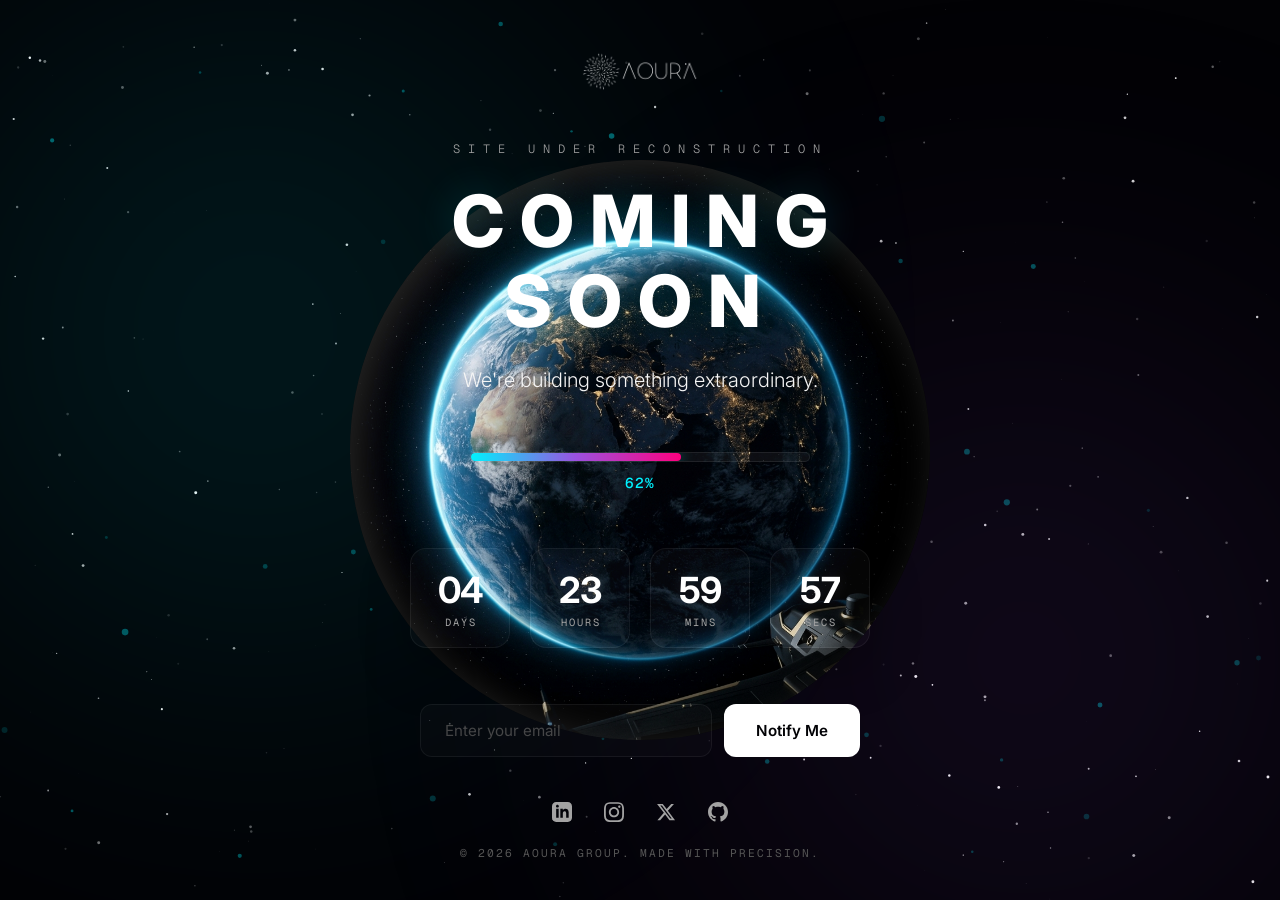
==== index.html @ e38fb133 "feat: implement cinematic space coming soon landing page with interactive earth background" ====
<!DOCTYPE html>
<html lang="en">
<head>
    <meta charset="UTF-8">
    <meta name="viewport" content="width=device-width, initial-scale=1.0">
    <title>Aoura Group — The Future of Innovation</title>
    <meta name="description" content="Aoura Group is building the future. Connecting innovation, businesses, and ideas under one unified flagship brand.">
    
    <!-- Open Graph / Facebook -->
    <meta property="og:type" content="website">
    <meta property="og:title" content="Aoura Group — Coming Soon">
    <meta property="og:description" content="Connecting innovation, businesses, and ideas under one unified flagship brand.">
    <meta property="og:image" content="assets/images/logo.jpg">

    <!-- Twitter -->
    <meta name="twitter:card" content="summary_large_image">
    <meta name="twitter:title" content="Aoura Group — Coming Soon">
    <meta name="twitter:description" content="Connecting innovation, businesses, and ideas under one unified flagship brand.">
    <meta name="twitter:image" content="assets/images/logo.jpg">

    <!-- Favicon -->
    <link rel="icon" type="image/png" href="assets/images/favicon.png">

    <!-- Stylesheet -->
    <link rel="stylesheet" href="style.css">
</head>
<body>

    <!-- Space Background Canvas -->
    <canvas id="space-canvas"></canvas>

    <!-- Deep Space Ambient Nebula Lights -->
    <div class="nebula nebula-cyan"></div>
    <div class="nebula nebula-purple"></div>

    <!-- Eclipsed Planet in Center Background Layer -->
    <div class="planet-container">
        <div class="corona-glow"></div>
        <div class="planet-body"></div>
    </div>

    <!-- Foreground Content -->
    <div class="content-container">
        
        <!-- Logo and Header -->
        <header class="logo-header">
            <img src="assets/images/logo.png" alt="Aoura Group Logo" class="aoura-logo">
        </header>

        <!-- Main Cinematic Stack -->
        <main class="main-stack">
            
            <span class="label-reconstruction">Site Under Reconstruction</span>
            
            <h1 class="main-title">COMING SOON</h1>
            
            <p class="subtitle">We're building something extraordinary.</p>

            <!-- Progress Bar Section -->
            <div class="progress-section">
                <div class="progress-bar-container">
                    <div class="progress-bar-fill" id="progress-fill">
                        <div class="reflection-sweep"></div>
                    </div>
                </div>
                <div class="progress-label">
                    <span id="progress-percentage">0%</span>
                </div>
            </div>

            <!-- Countdown Timer Section -->
            <div class="countdown-container">
                <div class="countdown-card">
                    <span class="countdown-value" id="days">00</span>
                    <span class="countdown-unit">Days</span>
                </div>
                <div class="countdown-card">
                    <span class="countdown-value" id="hours">00</span>
                    <span class="countdown-unit">Hours</span>
                </div>
                <div class="countdown-card">
                    <span class="countdown-value" id="minutes">00</span>
                    <span class="countdown-unit">Mins</span>
                </div>
                <div class="countdown-card">
                    <span class="countdown-value" id="seconds">00</span>
                    <span class="countdown-unit">Secs</span>
                </div>
            </div>

            <!-- Email Subscription Form -->
            <form class="subscription-form" id="notify-form" novalidate>
                <div class="input-wrapper">
                    <input type="email" id="email-input" placeholder="Enter your email" required autocomplete="off">
                </div>
                <button type="submit" class="notify-btn" id="notify-button">
                    <span class="btn-text">Notify Me</span>
                </button>
            </form>

        </main>

        <!-- Footer Section -->
        <footer class="footer-section">
            <div class="social-links">
                <a href="https://linkedin.com" target="_blank" rel="noopener noreferrer" aria-label="LinkedIn">
                    <svg viewBox="0 0 24 24" class="social-icon">
                        <path d="M19 0h-14c-2.761 0-5 2.239-5 5v14c0 2.761 2.239 5 5 5h14c2.762 0 5-2.239 5-5v-14c0-2.761-2.238-5-5-5zm-11 19h-3v-11h3v11zm-1.5-12.268c-.966 0-1.75-.79-1.75-1.764s.784-1.764 1.75-1.764 1.75.79 1.75 1.764-.783 1.764-1.75 1.764zm13.5 12.268h-3v-5.604c0-3.368-4-3.113-4 0v5.604h-3v-11h3v1.765c1.396-2.586 7-2.777 7 2.476v6.759z"/>
                    </svg>
                </a>
                <a href="https://instagram.com" target="_blank" rel="noopener noreferrer" aria-label="Instagram">
                    <svg viewBox="0 0 24 24" class="social-icon">
                        <path d="M12 2.163c3.204 0 3.584.012 4.85.07 3.252.148 4.771 1.691 4.919 4.919.058 1.265.069 1.645.069 4.849 0 3.205-.012 3.584-.069 4.849-.149 3.225-1.664 4.771-4.919 4.919-1.266.058-1.644.07-4.85.07-3.204 0-3.584-.012-4.849-.07-3.26-.149-4.771-1.699-4.919-4.92-.058-1.265-.07-1.644-.07-4.849 0-3.204.013-3.583.07-4.849.149-3.227 1.664-4.771 4.919-4.919 1.266-.057 1.645-.069 4.849-.069zm0-2c-3.259 0-3.667.014-4.947.072-4.358.2-6.78 2.618-6.98 6.98-.059 1.281-.073 1.689-.073 4.948 0 3.259.014 3.668.072 4.948.2 4.358 2.618 6.78 6.98 6.98 1.281.058 1.689.072 4.948.072 3.259 0 3.668-.014 4.948-.072 4.354-.2 6.782-2.618 6.979-6.98.059-1.28.073-1.689.073-4.948 0-3.259-.014-3.667-.072-4.947-.196-4.354-2.617-6.78-6.979-6.98-1.281-.059-1.69-.073-4.949-.073zm0 5.838c-3.403 0-6.162 2.759-6.162 6.162s2.759 6.163 6.162 6.163 6.162-2.759 6.162-6.163c0-3.403-2.759-6.162-6.162-6.162zm0 10.162c-2.209 0-4-1.79-4-4 0-2.209 1.791-4 4-4s4 1.791 4 4c0 2.21-1.791 4-4 4zm6.406-11.845c-.796 0-1.441.645-1.441 1.44s.645 1.44 1.441 1.44c.795 0 1.439-.645 1.439-1.44s-.644-1.44-1.439-1.44z"/>
                    </svg>
                </a>
                <a href="https://x.com" target="_blank" rel="noopener noreferrer" aria-label="X">
                    <svg viewBox="0 0 24 24" class="social-icon">
                        <path d="M18.244 2.25h3.308l-7.227 8.26 8.502 11.24H16.17l-5.214-6.817L4.99 21.75H1.68l7.73-8.835L1.254 2.25H8.08l4.713 6.231zm-1.161 17.52h1.833L7.084 4.126H5.117z"/>
                    </svg>
                </a>
                <a href="https://github.com" target="_blank" rel="noopener noreferrer" aria-label="GitHub">
                    <svg viewBox="0 0 24 24" class="social-icon">
                        <path d="M12 0c-6.626 0-12 5.373-12 12 0 5.302 3.438 9.8 8.207 11.387.599.111.793-.261.793-.577v-2.234c-3.338.726-4.033-1.416-4.033-1.416-.546-1.387-1.333-1.756-1.333-1.756-1.089-.745.083-.729.083-.729 1.205.084 1.839 1.237 1.839 1.237 1.07 1.834 2.807 1.304 3.492.997.107-.775.418-1.305.762-1.604-2.665-.305-5.467-1.334-5.467-5.931 0-1.311.469-2.381 1.236-3.221-.124-.303-.535-1.524.117-3.176 0 0 1.008-.322 3.301 1.23.957-.266 1.983-.399 3.003-.404 1.02.005 2.047.138 3.006.404 2.291-1.552 3.297-1.23 3.297-1.23.653 1.653.242 2.874.118 3.176.77.84 1.235 1.911 1.235 3.221 0 4.609-2.807 5.624-5.479 5.921.43.372.823 1.102.823 2.222v3.293c0 .319.192.694.801.576 4.765-1.589 8.199-6.086 8.199-11.386 0-6.627-5.373-12-12-12z"/>
                    </svg>
                </a>
            </div>
            <p class="footer-text">&copy; 2026 Aoura Group. Made with precision.</p>
        </footer>

    </div>

    <!-- Script File -->
    <script src="script.js"></script>
</body>
</html>
---- style.css ----
/*
================================================================================
FILE: style.css
PROJECT: Aoura Group Coming Soon (Cinematic Space Overhaul)
================================================================================
*/

@import url('https://fonts.googleapis.com/css2?family=Inter:wght@200;300;400;500;600;700;800&family=Geist+Mono:wght@300;400;500&display=swap');

:root {
    --bg-dark: #020205;
    --color-white: #ffffff;
    --color-gray-100: #f5f5f5;
    --color-gray-400: #a3a3a3;
    --color-gray-600: #555555;
    --color-gray-800: #1a1a24;
    
    /* Progress & Glow Colors */
    --gradient-start: #00f2fe;  /* Cyan */
    --gradient-mid: #9b51e0;    /* Purple */
    --gradient-end: #ff007f;    /* Pink */
    
    /* Fonts */
    --font-sans: 'Inter', sans-serif;
    --font-mono: 'Geist Mono', monospace;

    /* Glassmorphism Defaults */
    --glass-bg: rgba(255, 255, 255, 0.02);
    --glass-bg-hover: rgba(255, 255, 255, 0.05);
    --glass-border: rgba(255, 255, 255, 0.06);
    --glass-border-focus: rgba(0, 242, 254, 0.4);
    --glass-shadow: 0 20px 50px rgba(0, 0, 0, 0.3);
    
    --transition-smooth: 0.6s cubic-bezier(0.16, 1, 0.3, 1);
    --transition-fast: 0.2s cubic-bezier(0.16, 1, 0.3, 1);
}

/* --- Global Reset & Scrollbars --- */
*, *::before, *::after {
    box-sizing: border-box;
    margin: 0;
    padding: 0;
}

html, body {
    width: 100%;
    height: 100%;
    overflow: hidden;
    background-color: var(--bg-dark);
    color: var(--color-white);
    font-family: var(--font-sans);
    -webkit-font-smoothing: antialiased;
    -moz-osx-font-smoothing: grayscale;
}

/* --- Interactive Parallax space canvas --- */
#space-canvas {
    position: fixed;
    top: 0;
    left: 0;
    width: 100%;
    height: 100%;
    z-index: 1;
    pointer-events: none;
}

/* --- Ambient Nebulae (GPU Accelerated CSS Glows) --- */
.nebula {
    position: fixed;
    width: 80vw;
    height: 80vw;
    border-radius: 50%;
    filter: blur(150px);
    opacity: 0.15;
    z-index: 2;
    pointer-events: none;
    will-change: transform;
    animation: rotateNebula 40s infinite linear;
}

.nebula-cyan {
    background: radial-gradient(circle, var(--gradient-start) 0%, transparent 70%);
    top: -20%;
    left: -20%;
}

.nebula-purple {
    background: radial-gradient(circle, var(--gradient-mid) 0%, transparent 70%);
    bottom: -30%;
    right: -20%;
    animation-direction: reverse;
}

@keyframes rotateNebula {
    0% { transform: rotate(0deg) scale(1); }
    50% { transform: rotate(180deg) scale(1.1); }
    100% { transform: rotate(360deg) scale(1); }
}

/* --- Massive Eclipsed Planet (Central Visual anchor) --- */
.planet-container {
    position: fixed;
    top: 50%;
    left: 50%;
    transform: translate(-50%, -50%);
    width: min(580px, 90vw);
    height: min(580px, 90vw);
    z-index: 3;
    pointer-events: none;
    will-change: transform;
}

.planet-body {
    position: absolute;
    inset: 0;
    border-radius: 50%;
    background-image: url('assets/images/earth.png');
    background-size: 100% 100%;
    background-position: center;
    background-repeat: no-repeat;
    box-shadow: 
        inset 10px 10px 40px rgba(255, 255, 255, 0.15),
        inset -10px -10px 40px rgba(0, 0, 0, 0.8); /* Removed outer cyan box-shadow */
    overflow: hidden;
    animation: rotatePlanet 360s linear infinite;
}

@keyframes rotatePlanet {
    0% { transform: rotate(0deg); }
    100% { transform: rotate(360deg); }
}

.corona-glow {
    display: none; /* Removed the outer glow disc surrounding the Earth */
}

@keyframes coronaPulse {
    0% { transform: scale(0.98); opacity: 0.8; filter: blur(12px); }
    100% { transform: scale(1.03); opacity: 0.95; filter: blur(16px); }
}

/* --- Main Layout Container --- */
.content-container {
    position: relative;
    z-index: 10;
    width: 100%;
    height: 100%;
    display: flex;
    flex-direction: column;
    justify-content: space-between;
    align-items: center;
    padding: 3rem 2rem 2.5rem 2rem;
    overflow-y: auto;
}

/* Hide scrollbars for cinematic focus while keeping scroll functionality if content overflows on mobile */
.content-container::-webkit-scrollbar {
    display: none;
}

/* --- Header / Brand Logo --- */
.logo-header {
    width: 100%;
    display: flex;
    justify-content: center;
    align-items: center;
}

.aoura-logo {
    height: 48px;
    width: auto;
    filter: invert(1) contrast(1.2);
    mix-blend-mode: screen;
    opacity: 0.9;
    transition: opacity var(--transition-fast);
}

.aoura-logo:hover {
    opacity: 1;
}

/* --- Centered Content Stack --- */
.main-stack {
    display: flex;
    flex-direction: column;
    align-items: center;
    justify-content: center;
    text-align: center;
    max-width: 680px;
    width: 100%;
    margin: auto 0;
}

.label-reconstruction {
    font-family: var(--font-mono);
    font-size: 0.75rem;
    font-weight: 300;
    letter-spacing: 8px;
    text-transform: uppercase;
    color: var(--color-gray-400);
    margin-bottom: 1.5rem;
    animation: fadeUp 1.2s cubic-bezier(0.16, 1, 0.3, 1) forwards;
}

.main-title {
    font-size: clamp(2.5rem, 6vw, 4.5rem);
    font-weight: 800;
    letter-spacing: 16px;
    text-indent: 16px; /* Offset text indent to align centered text properly due to huge letter-spacing */
    line-height: 1.1;
    color: var(--color-white);
    text-shadow: 0 0 40px rgba(0, 242, 254, 0.2);
    margin-bottom: 1.5rem;
    animation: fadeUp 1.4s cubic-bezier(0.16, 1, 0.3, 1) forwards;
}

.subtitle {
    font-size: clamp(1rem, 2.5vw, 1.25rem);
    font-weight: 300;
    color: var(--color-gray-100);
    opacity: 0.8;
    max-width: 480px;
    line-height: 1.6;
    margin-bottom: 3.5rem;
    animation: fadeUp 1.6s cubic-bezier(0.16, 1, 0.3, 1) forwards;
}

/* --- Progress Bar Section --- */
.progress-section {
    display: flex;
    flex-direction: column;
    align-items: center;
    gap: 0.75rem;
    margin-bottom: 3.5rem;
    animation: fadeUp 1.8s cubic-bezier(0.16, 1, 0.3, 1) forwards;
}

.progress-bar-container {
    width: min(340px, 85vw);
    height: 10px;
    background: rgba(255, 255, 255, 0.05);
    border: 1px solid rgba(255, 255, 255, 0.08);
    backdrop-filter: blur(10px);
    -webkit-backdrop-filter: blur(10px);
    border-radius: 100px;
    overflow: hidden;
    position: relative;
}

.progress-bar-fill {
    height: 100%;
    width: 0%; /* Dynamic fill via script */
    border-radius: 100px;
    background: linear-gradient(90deg, var(--gradient-start) 0%, var(--gradient-mid) 50%, var(--gradient-end) 100%);
    position: relative;
    box-shadow: 0 0 15px rgba(0, 242, 254, 0.5);
    transition: width 1.8s cubic-bezier(0.16, 1, 0.3, 1);
}

.reflection-sweep {
    position: absolute;
    top: 0;
    left: -150px;
    width: 100px;
    height: 100%;
    background: linear-gradient(90deg, transparent, rgba(255, 255, 255, 0.4), transparent);
    transform: skewX(-30deg);
    animation: sweepEffect 4s infinite linear;
}

@keyframes sweepEffect {
    0% { left: -150px; }
    50% { left: 100%; }
    100% { left: 100%; }
}

.progress-label {
    font-family: var(--font-mono);
    font-size: 0.9rem;
    font-weight: 500;
    color: var(--gradient-start);
    letter-spacing: 1px;
}

/* --- Countdown Timer --- */
.countdown-container {
    display: flex;
    justify-content: center;
    gap: 1.25rem;
    margin-bottom: 3.5rem;
    width: 100%;
    max-width: 500px;
    animation: fadeUp 2s cubic-bezier(0.16, 1, 0.3, 1) forwards;
}

.countdown-card {
    background: var(--glass-bg);
    border: 1px solid var(--glass-border);
    backdrop-filter: blur(20px);
    -webkit-backdrop-filter: blur(20px);
    border-radius: 16px;
    flex: 1;
    aspect-ratio: 1 / 1;
    min-width: 70px;
    max-width: 100px;
    display: flex;
    flex-direction: column;
    justify-content: center;
    align-items: center;
    box-shadow: var(--glass-shadow);
    transition: transform var(--transition-fast), border var(--transition-fast), box-shadow var(--transition-fast);
    will-change: transform;
}

.countdown-card:hover {
    transform: translateY(-8px);
    border-color: rgba(255, 255, 255, 0.15);
    box-shadow: 0 15px 35px rgba(0, 242, 254, 0.15), var(--glass-shadow);
}

.countdown-value {
    font-size: clamp(1.5rem, 4vw, 2.25rem);
    font-weight: 700;
    letter-spacing: -1px;
    color: var(--color-white);
    text-shadow: 0 0 15px rgba(255, 255, 255, 0.1);
}

.countdown-unit {
    font-family: var(--font-mono);
    font-size: 0.65rem;
    text-transform: uppercase;
    letter-spacing: 2px;
    text-indent: 2px;
    color: var(--color-gray-400);
    margin-top: 4px;
}

/* --- Subscription Form --- */
.subscription-form {
    display: flex;
    width: 100%;
    max-width: 440px;
    gap: 0.75rem;
    animation: fadeUp 2.2s cubic-bezier(0.16, 1, 0.3, 1) forwards;
}

.input-wrapper {
    flex: 1;
    position: relative;
}

#email-input {
    width: 100%;
    padding: 1rem 1.5rem;
    background: var(--glass-bg);
    border: 1px solid var(--glass-border);
    backdrop-filter: blur(20px);
    -webkit-backdrop-filter: blur(20px);
    border-radius: 12px;
    color: var(--color-white);
    font-family: var(--font-sans);
    font-size: 0.95rem;
    outline: none;
    transition: border var(--transition-fast), box-shadow var(--transition-fast);
}

#email-input::placeholder {
    color: var(--color-gray-600);
    opacity: 0.8;
}

#email-input:focus {
    border-color: var(--glass-border-focus);
    box-shadow: 0 0 25px rgba(0, 242, 254, 0.15), inset 0 1px 0 rgba(255, 255, 255, 0.05);
}

.notify-btn {
    padding: 1rem 2rem;
    border-radius: 12px;
    border: none;
    background: var(--color-white);
    color: var(--bg-dark);
    font-family: var(--font-sans);
    font-weight: 600;
    font-size: 0.95rem;
    cursor: pointer;
    position: relative;
    overflow: hidden;
    transition: transform var(--transition-fast), box-shadow var(--transition-fast), background var(--transition-fast);
    will-change: transform;
}

.notify-btn:hover {
    transform: scale(1.02);
    box-shadow: 0 10px 25px rgba(255, 255, 255, 0.2);
}

.notify-btn:active {
    transform: scale(0.98);
}

/* Button ripple container */
.ripple {
    position: absolute;
    border-radius: 50%;
    transform: scale(0);
    animation: rippleEffect 0.6s linear;
    background-color: rgba(0, 242, 254, 0.4);
    pointer-events: none;
}

@keyframes rippleEffect {
    to {
        transform: scale(4);
        opacity: 0;
    }
}

/* --- Footer & Socials --- */
.footer-section {
    width: 100%;
    display: flex;
    flex-direction: column;
    align-items: center;
    gap: 1.5rem;
}

.social-links {
    display: flex;
    gap: 2rem;
}

.social-links a {
    display: flex;
    justify-content: center;
    align-items: center;
    text-decoration: none;
}

.social-icon {
    width: 20px;
    height: 20px;
    fill: var(--color-gray-400);
    transition: transform var(--transition-fast), fill var(--transition-fast), filter var(--transition-fast);
    will-change: transform;
}

.social-links a:hover .social-icon {
    transform: translateY(-4px) scale(1.1);
    fill: var(--color-white);
    filter: drop-shadow(0 0 8px rgba(255, 255, 255, 0.5));
}

.footer-text {
    font-family: var(--font-mono);
    font-size: 0.7rem;
    text-transform: uppercase;
    letter-spacing: 2px;
    color: var(--color-gray-600);
}

/* --- Global Entrance Animation --- */
@keyframes fadeUp {
    from {
        opacity: 0;
        transform: translateY(20px);
    }
    to {
        opacity: 1;
        transform: translateY(0);
    }
}

/* --- Responsive Layout Configurations --- */
@media (max-width: 520px) {
    .content-container {
        padding: 2rem 1.25rem 1.5rem 1.25rem;
    }
    
    .countdown-container {
        gap: 0.75rem;
    }

    .countdown-card {
        border-radius: 12px;
        min-width: 60px;
    }

    .subscription-form {
        flex-direction: column;
        gap: 0.75rem;
    }

    .notify-btn {
        width: 100%;
    }
}

@media (max-height: 700px) {
    .content-container {
        padding: 1.5rem 1.25rem;
    }
    
    .main-stack {
        margin: 2rem auto;
    }

    .subtitle, .progress-section, .countdown-container {
        margin-bottom: 2rem;
    }
}
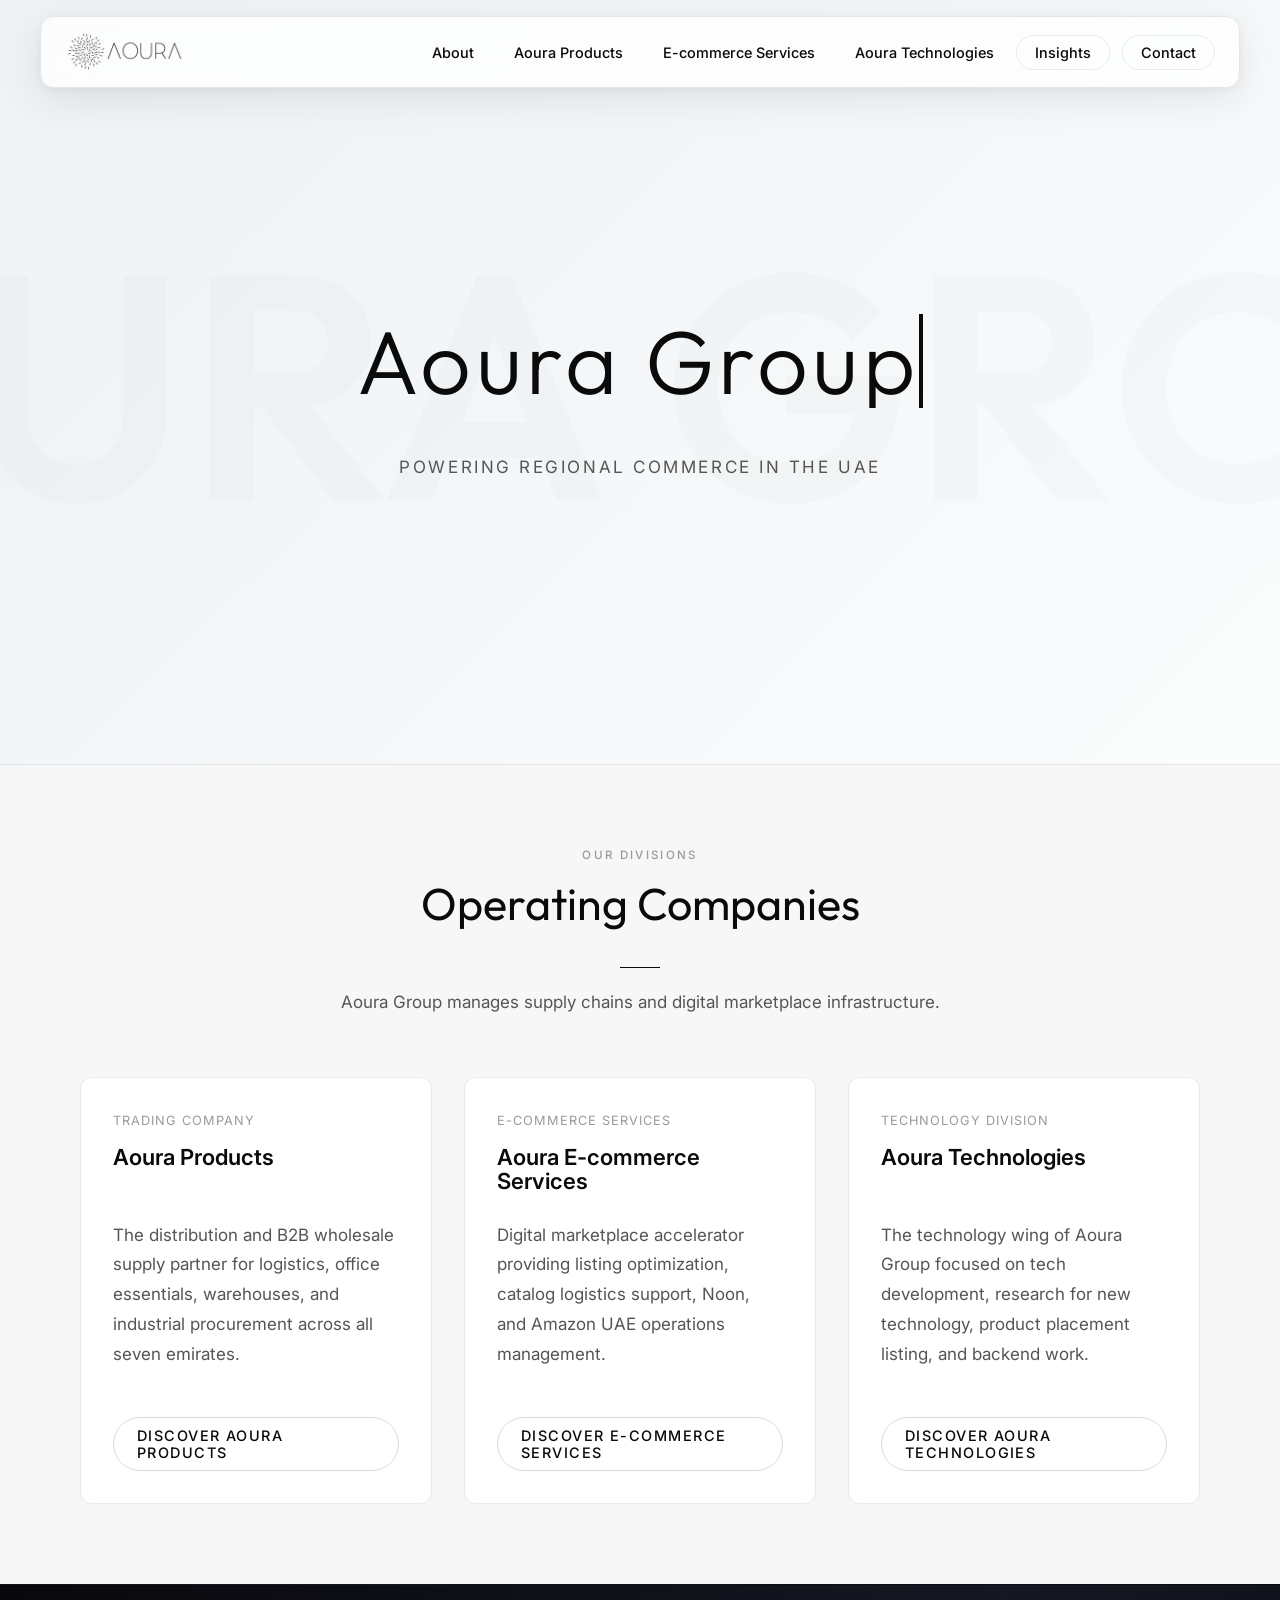
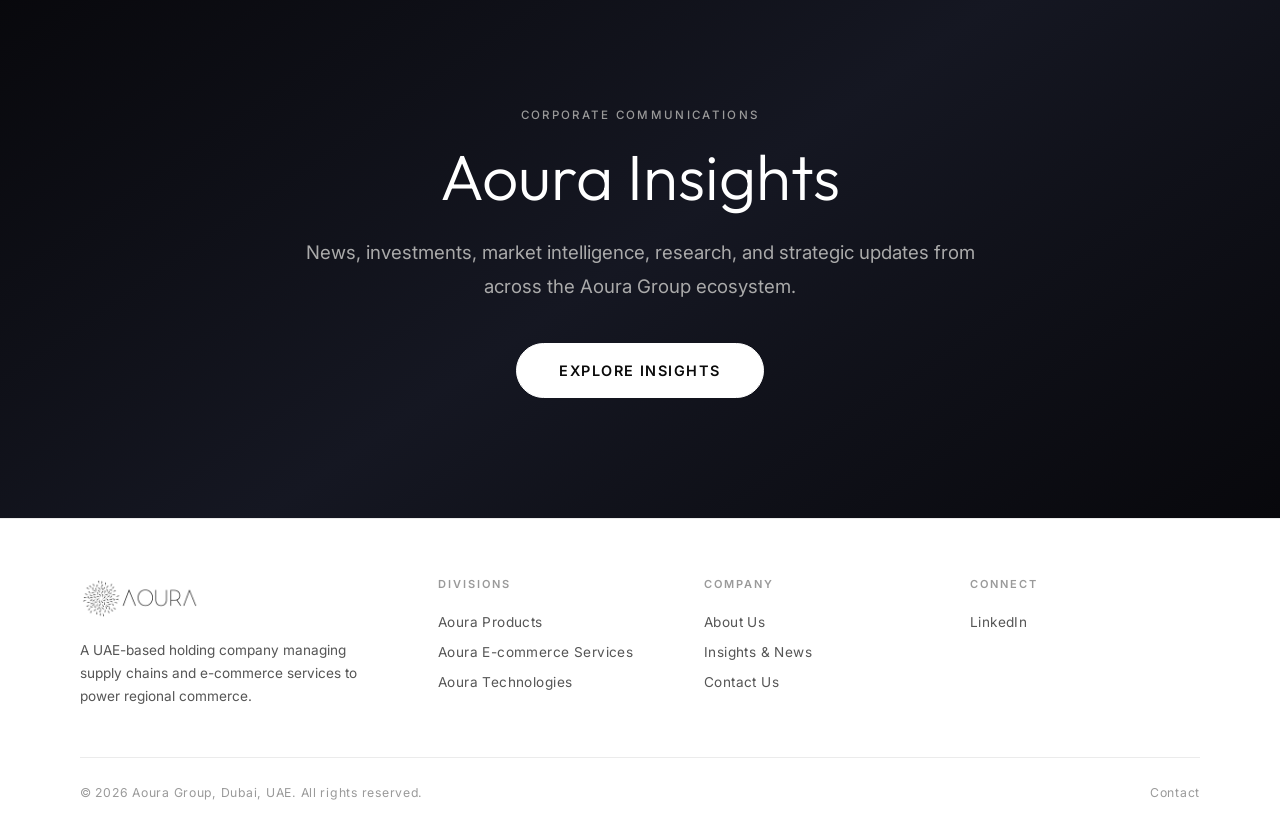
==== commit 1b7ece5b: "Deploy corporate hub update" ====
--- a/index.html
+++ b/index.html
@@ -1,135 +1,187 @@
 <!DOCTYPE html>
 <html lang="en">
 <head>
-    <meta charset="UTF-8">
-    <meta name="viewport" content="width=device-width, initial-scale=1.0">
-    <title>Aoura Group — The Future of Innovation</title>
-    <meta name="description" content="Aoura Group is building the future. Connecting innovation, businesses, and ideas under one unified flagship brand.">
-    
-    <!-- Open Graph / Facebook -->
-    <meta property="og:type" content="website">
-    <meta property="og:title" content="Aoura Group — Coming Soon">
-    <meta property="og:description" content="Connecting innovation, businesses, and ideas under one unified flagship brand.">
-    <meta property="og:image" content="assets/images/logo.jpg">
+  <meta charset="utf-8"/>
+  <meta content="width=device-width, initial-scale=1.0" name="viewport"/>
+  <title>Aoura Group | Official Website | Aoura Products & E-commerce Services</title>
+  <meta content="Official website of Aoura Group, the parent holding company behind Aoura Products and Aoura E-commerce Services, powering regional commerce in the UAE." name="description"/>
 
-    <!-- Twitter -->
-    <meta name="twitter:card" content="summary_large_image">
-    <meta name="twitter:title" content="Aoura Group — Coming Soon">
-    <meta name="twitter:description" content="Connecting innovation, businesses, and ideas under one unified flagship brand.">
-    <meta name="twitter:image" content="assets/images/logo.jpg">
+  <meta content="index, follow" name="robots"/>
+  <meta content="Aoura Group" name="author"/>
+  <link href="https://aouragrp.com/" rel="canonical"/>
+  
+  <meta content="website" property="og:type"/>
+  <meta content="https://aouragrp.com/" property="og:url"/>
+  <meta content="Aoura Group | Official Website" property="og:title"/>
+  <meta content="Official website of Aoura Group, the parent holding company behind Aoura Products and Aoura E-commerce Services." property="og:description"/>
+  <meta content="https://aouragrp.com/assets/images/logo.png" property="og:image"/>
+  <meta content="Aoura Group" property="og:site_name"/>
+  
+  <meta content="summary_large_image" name="twitter:card"/>
+  <meta content="Aoura Group | Official Website" name="twitter:title"/>
+  <meta content="Official website of Aoura Group, the parent holding company behind Aoura Products and Aoura E-commerce Services." name="twitter:description"/>
+  <meta content="https://aouragrp.com/assets/images/logo.png" name="twitter:image"/>
 
-    <!-- Favicon -->
-    <link rel="icon" type="image/png" href="assets/images/favicon.png">
+  <link rel="icon" type="image/png" href="favicon.png">
+  <link rel="stylesheet" href="style.css">
 
-    <!-- Stylesheet -->
-    <link rel="stylesheet" href="style.css">
+  <script type="application/ld+json">
+  {
+    "@context": "https://schema.org",
+    "@type": "Organization",
+    "name": "Aoura Group",
+    "alternateName": "Aoura GRP",
+    "url": "https://aouragrp.com/",
+    "logo": "https://aouragrp.com/assets/images/logo.png",
+    "description": "A UAE-based holding company managing supply chains and e-commerce services to power regional commerce.",
+    "sameAs": [
+      "https://www.linkedin.com/company/aoura-group"
+    ]
+  }
+  </script>
+  <script type="application/ld+json">
+  {
+    "@context": "https://schema.org",
+    "@type": "WebSite",
+    "name": "Aoura Group",
+    "url": "https://aouragrp.com/"
+  }
+  </script>
 </head>
 <body>
 
-    <!-- Space Background Canvas -->
-    <canvas id="space-canvas"></canvas>
+  <!-- NAVBAR -->
+  <div class="nav-wrap">
+    <nav aria-label="Main Navigation" class="nav">
+      <div class="nav-inner">
+        <a aria-label="Aoura Group Home" class="nav-brand" href="index.html">
+          <img alt="Aoura Group" src="logo.png" style="height: 48px; filter: grayscale(100%);" onerror="this.outerHTML='<span class=\'nav-brand-fallback\'>Aoura Group</span>'"/>
+        </a>
+        <div class="nav-links">
+          <a href="about.html">About</a>
+          <a href="products.html">Aoura Products</a>
+          <a href="ecommerce-services.html">E-commerce Services</a>
+          <a href="technologies.html">Aoura Technologies</a>
+          <a class="nav-contact-outline" href="https://insight.aouragrp.com/" target="_blank" rel="noopener" style="margin-right: 8px;">Insights</a>
+          <a class="nav-contact-outline" href="contact.html">Contact</a>
+        </div>
+      </div>
+      <button aria-expanded="false" aria-label="Open menu" class="nav-hamburger" id="hamburger">
+        <span></span><span></span><span></span>
+      </button>
+    </nav>
+  </div>
+  <div aria-label="Mobile navigation" class="mobile-drawer" id="mobileDrawer" role="navigation">
+    <a href="about.html">About</a>
+    <a href="products.html">Aoura Products</a>
+    <a href="ecommerce-services.html">E-commerce Services</a>
+    <a href="technologies.html">Aoura Technologies</a>
+    <a href="https://insight.aouragrp.com/" target="_blank" rel="noopener">Insights</a>
+    <a href="contact.html">Contact</a>
+  </div>
+  <div class="nav-spacer"></div>
 
-    <!-- Deep Space Ambient Nebula Lights -->
-    <div class="nebula nebula-cyan"></div>
-    <div class="nebula nebula-purple"></div>
+  <!-- HERO -->
+  <section aria-labelledby="hero-heading" id="hero">
+    <div class="hero-bg-text">AOURA GROUP</div>
+    <div class="hero-content">
+      <div class="typewriter-container">
+        <h1 class="typewriter" id="hero-heading">Aoura Group</h1>
+      </div>
+      <p class="hero-sub">Powering Regional Commerce in the UAE</p>
+    </div>
+  </section>
 
-    <!-- Eclipsed Planet in Center Background Layer -->
-    <div class="planet-container">
-        <div class="corona-glow"></div>
-        <div class="planet-body"></div>
+  <!-- DIVISIONS -->
+  <section class="section grey" id="divisions">
+    <div class="container">
+      <div class="section-header center reveal">
+        <p class="eyebrow">Our Divisions</p>
+        <h2>Operating Companies</h2>
+        <div class="divider"></div>
+        <p>Aoura Group manages supply chains and digital marketplace infrastructure.</p>
+      </div>
+      <div class="sp-grid">
+        
+        <a class="sp-card reveal" href="products.html">
+          <p class="sp-cat">Trading Company</p>
+          <h3 style="min-height: 64px;">Aoura Products</h3>
+          <p style="flex: 1; margin-bottom: 24px;">The distribution and B2B wholesale supply partner for logistics, office essentials, warehouses, and industrial procurement across all seven emirates.</p>
+          <span class="sp-action-btn">Discover Aoura Products</span>
+        </a>
+
+        <a class="sp-card reveal" href="ecommerce-services.html">
+          <p class="sp-cat">E-Commerce Services</p>
+          <h3 style="min-height: 64px;">Aoura E-commerce Services</h3>
+          <p style="flex: 1; margin-bottom: 24px;">Digital marketplace accelerator providing listing optimization, catalog logistics support, Noon, and Amazon UAE operations management.</p>
+          <span class="sp-action-btn">Discover E-Commerce Services</span>
+        </a>
+
+        <a class="sp-card reveal" href="technologies.html">
+          <p class="sp-cat">Technology Division</p>
+          <h3 style="min-height: 64px;">Aoura Technologies</h3>
+          <p style="flex: 1; margin-bottom: 24px;">The technology wing of Aoura Group focused on tech development, research for new technology, product placement listing, and backend work.</p>
+          <span class="sp-action-btn">Discover Aoura Technologies</span>
+        </a>
+
+      </div>
     </div>
+  </section>
 
-    <!-- Foreground Content -->
-    <div class="content-container">
-        
-        <!-- Logo and Header -->
-        <header class="logo-header">
-            <img src="assets/images/logo.png" alt="Aoura Group Logo" class="aoura-logo">
-        </header>
+  <!-- INSIGHTS PREVIEW -->
+  <section class="insights-banner reveal" id="insights-banner">
+    <div class="container" style="max-width: 800px;">
+      <p class="eyebrow" style="color: var(--grey-400); margin-bottom: 16px;">Corporate Communications</p>
+      <h2 style="font-size: clamp(2.5rem, 5vw, 4rem); font-family: var(--font-display); font-weight: 300; margin-bottom: 24px;">Aoura Insights</h2>
+      <p style="font-size: 1.1rem; line-height: 1.8; color: #aaaaaa; margin-bottom: 40px;">
+        News, investments, market intelligence, research, and strategic updates from across the Aoura Group ecosystem.
+      </p>
+      <a href="https://insight.aouragrp.com/" target="_blank" rel="noopener" class="btn btn-light">Explore Insights</a>
+    </div>
+  </section>
 
-        <!-- Main Cinematic Stack -->
-        <main class="main-stack">
-            
-            <span class="label-reconstruction">Site Under Reconstruction</span>
-            
-            <h1 class="main-title">COMING SOON</h1>
-            
-            <p class="subtitle">We're building something extraordinary.</p>
+  <!-- FOOTER -->
+  <footer>
+    <div class="container">
+      <div class="footer-grid">
+        <div style="grid-column: span 1.4;">
+          <span class="footer-brand">
+            <img alt="Aoura Group" src="logo.png" style="height: 48px; filter: grayscale(100%);" onerror="this.outerHTML='<span class=\'footer-brand\'>Aoura Group</span>'"/>
+          </span>
+          <p class="footer-tagline">A UAE-based holding company managing supply chains and e-commerce services to power regional commerce.</p>
+        </div>
+        <div>
+          <p class="footer-col-title">Divisions</p>
+          <ul class="footer-col-links">
+            <li><a href="products.html">Aoura Products</a></li>
+            <li><a href="ecommerce-services.html">Aoura E-commerce Services</a></li>
+            <li><a href="technologies.html">Aoura Technologies</a></li>
+          </ul>
+        </div>
+        <div>
+          <p class="footer-col-title">Company</p>
+          <ul class="footer-col-links">
+            <li><a href="about.html">About Us</a></li>
+            <li><a href="https://insight.aouragrp.com/" target="_blank" rel="noopener">Insights & News</a></li>
+            <li><a href="contact.html">Contact Us</a></li>
+          </ul>
+        </div>
+        <div>
+          <p class="footer-col-title">Connect</p>
+          <ul class="footer-col-links">
+            <li><a href="https://www.linkedin.com/company/aoura-group" target="_blank" rel="noopener">LinkedIn</a></li>
+          </ul>
+        </div>
+      </div>
+      <div class="footer-bottom">
+        <p class="footer-copy">© 2026 Aoura Group, Dubai, UAE. All rights reserved.</p>
+        <p class="footer-copy">
+          <a href="contact.html">Contact</a>
+        </p>
+      </div>
+    </div>
+  </footer>
 
-            <!-- Progress Bar Section -->
-            <div class="progress-section">
-                <div class="progress-bar-container">
-                    <div class="progress-bar-fill" id="progress-fill">
-                        <div class="reflection-sweep"></div>
-                    </div>
-                </div>
-                <div class="progress-label">
-                    <span id="progress-percentage">0%</span>
-                </div>
-            </div>
-
-            <!-- Countdown Timer Section -->
-            <div class="countdown-container">
-                <div class="countdown-card">
-                    <span class="countdown-value" id="days">00</span>
-                    <span class="countdown-unit">Days</span>
-                </div>
-                <div class="countdown-card">
-                    <span class="countdown-value" id="hours">00</span>
-                    <span class="countdown-unit">Hours</span>
-                </div>
-                <div class="countdown-card">
-                    <span class="countdown-value" id="minutes">00</span>
-                    <span class="countdown-unit">Mins</span>
-                </div>
-                <div class="countdown-card">
-                    <span class="countdown-value" id="seconds">00</span>
-                    <span class="countdown-unit">Secs</span>
-                </div>
-            </div>
-
-            <!-- Email Subscription Form -->
-            <form class="subscription-form" id="notify-form" novalidate>
-                <div class="input-wrapper">
-                    <input type="email" id="email-input" placeholder="Enter your email" required autocomplete="off">
-                </div>
-                <button type="submit" class="notify-btn" id="notify-button">
-                    <span class="btn-text">Notify Me</span>
-                </button>
-            </form>
-
-        </main>
-
-        <!-- Footer Section -->
-        <footer class="footer-section">
-            <div class="social-links">
-                <a href="https://linkedin.com" target="_blank" rel="noopener noreferrer" aria-label="LinkedIn">
-                    <svg viewBox="0 0 24 24" class="social-icon">
-                        <path d="M19 0h-14c-2.761 0-5 2.239-5 5v14c0 2.761 2.239 5 5 5h14c2.762 0 5-2.239 5-5v-14c0-2.761-2.238-5-5-5zm-11 19h-3v-11h3v11zm-1.5-12.268c-.966 0-1.75-.79-1.75-1.764s.784-1.764 1.75-1.764 1.75.79 1.75 1.764-.783 1.764-1.75 1.764zm13.5 12.268h-3v-5.604c0-3.368-4-3.113-4 0v5.604h-3v-11h3v1.765c1.396-2.586 7-2.777 7 2.476v6.759z"/>
-                    </svg>
-                </a>
-                <a href="https://instagram.com" target="_blank" rel="noopener noreferrer" aria-label="Instagram">
-                    <svg viewBox="0 0 24 24" class="social-icon">
-                        <path d="M12 2.163c3.204 0 3.584.012 4.85.07 3.252.148 4.771 1.691 4.919 4.919.058 1.265.069 1.645.069 4.849 0 3.205-.012 3.584-.069 4.849-.149 3.225-1.664 4.771-4.919 4.919-1.266.058-1.644.07-4.85.07-3.204 0-3.584-.012-4.849-.07-3.26-.149-4.771-1.699-4.919-4.92-.058-1.265-.07-1.644-.07-4.849 0-3.204.013-3.583.07-4.849.149-3.227 1.664-4.771 4.919-4.919 1.266-.057 1.645-.069 4.849-.069zm0-2c-3.259 0-3.667.014-4.947.072-4.358.2-6.78 2.618-6.98 6.98-.059 1.281-.073 1.689-.073 4.948 0 3.259.014 3.668.072 4.948.2 4.358 2.618 6.78 6.98 6.98 1.281.058 1.689.072 4.948.072 3.259 0 3.668-.014 4.948-.072 4.354-.2 6.782-2.618 6.979-6.98.059-1.28.073-1.689.073-4.948 0-3.259-.014-3.667-.072-4.947-.196-4.354-2.617-6.78-6.979-6.98-1.281-.059-1.69-.073-4.949-.073zm0 5.838c-3.403 0-6.162 2.759-6.162 6.162s2.759 6.163 6.162 6.163 6.162-2.759 6.162-6.163c0-3.403-2.759-6.162-6.162-6.162zm0 10.162c-2.209 0-4-1.79-4-4 0-2.209 1.791-4 4-4s4 1.791 4 4c0 2.21-1.791 4-4 4zm6.406-11.845c-.796 0-1.441.645-1.441 1.44s.645 1.44 1.441 1.44c.795 0 1.439-.645 1.439-1.44s-.644-1.44-1.439-1.44z"/>
-                    </svg>
-                </a>
-                <a href="https://x.com" target="_blank" rel="noopener noreferrer" aria-label="X">
-                    <svg viewBox="0 0 24 24" class="social-icon">
-                        <path d="M18.244 2.25h3.308l-7.227 8.26 8.502 11.24H16.17l-5.214-6.817L4.99 21.75H1.68l7.73-8.835L1.254 2.25H8.08l4.713 6.231zm-1.161 17.52h1.833L7.084 4.126H5.117z"/>
-                    </svg>
-                </a>
-                <a href="https://github.com" target="_blank" rel="noopener noreferrer" aria-label="GitHub">
-                    <svg viewBox="0 0 24 24" class="social-icon">
-                        <path d="M12 0c-6.626 0-12 5.373-12 12 0 5.302 3.438 9.8 8.207 11.387.599.111.793-.261.793-.577v-2.234c-3.338.726-4.033-1.416-4.033-1.416-.546-1.387-1.333-1.756-1.333-1.756-1.089-.745.083-.729.083-.729 1.205.084 1.839 1.237 1.839 1.237 1.07 1.834 2.807 1.304 3.492.997.107-.775.418-1.305.762-1.604-2.665-.305-5.467-1.334-5.467-5.931 0-1.311.469-2.381 1.236-3.221-.124-.303-.535-1.524.117-3.176 0 0 1.008-.322 3.301 1.23.957-.266 1.983-.399 3.003-.404 1.02.005 2.047.138 3.006.404 2.291-1.552 3.297-1.23 3.297-1.23.653 1.653.242 2.874.118 3.176.77.84 1.235 1.911 1.235 3.221 0 4.609-2.807 5.624-5.479 5.921.43.372.823 1.102.823 2.222v3.293c0 .319.192.694.801.576 4.765-1.589 8.199-6.086 8.199-11.386 0-6.627-5.373-12-12-12z"/>
-                    </svg>
-                </a>
-            </div>
-            <p class="footer-text">&copy; 2026 Aoura Group. Made with precision.</p>
-        </footer>
-
-    </div>
-
-    <!-- Script File -->
-    <script src="script.js"></script>
+  <script src="script.js"></script>
 </body>
 </html>
--- a/style.css
+++ b/style.css
@@ -1,512 +1,745 @@
-/*
-================================================================================
-FILE: style.css
-PROJECT: Aoura Group Coming Soon (Cinematic Space Overhaul)
-================================================================================
-*/
-
-@import url('https://fonts.googleapis.com/css2?family=Inter:wght@200;300;400;500;600;700;800&family=Geist+Mono:wght@300;400;500&display=swap');
+@import url('https://fonts.googleapis.com/css2?family=Outfit:wght@300;400;500;600;700&family=Inter:wght@300;400;500;600&display=swap');
+
+*,
+*::before,
+*::after {
+  box-sizing: border-box;
+  margin: 0;
+  padding: 0;
+}
 
 :root {
-    --bg-dark: #020205;
-    --color-white: #ffffff;
-    --color-gray-100: #f5f5f5;
-    --color-gray-400: #a3a3a3;
-    --color-gray-600: #555555;
-    --color-gray-800: #1a1a24;
-    
-    /* Progress & Glow Colors */
-    --gradient-start: #00f2fe;  /* Cyan */
-    --gradient-mid: #9b51e0;    /* Purple */
-    --gradient-end: #ff007f;    /* Pink */
-    
-    /* Fonts */
-    --font-sans: 'Inter', sans-serif;
-    --font-mono: 'Geist Mono', monospace;
-
-    /* Glassmorphism Defaults */
-    --glass-bg: rgba(255, 255, 255, 0.02);
-    --glass-bg-hover: rgba(255, 255, 255, 0.05);
-    --glass-border: rgba(255, 255, 255, 0.06);
-    --glass-border-focus: rgba(0, 242, 254, 0.4);
-    --glass-shadow: 0 20px 50px rgba(0, 0, 0, 0.3);
-    
-    --transition-smooth: 0.6s cubic-bezier(0.16, 1, 0.3, 1);
-    --transition-fast: 0.2s cubic-bezier(0.16, 1, 0.3, 1);
-}
-
-/* --- Global Reset & Scrollbars --- */
-*, *::before, *::after {
-    box-sizing: border-box;
-    margin: 0;
-    padding: 0;
-}
-
-html, body {
+  --black: #0a0a0a;
+  --white: #ffffff;
+  --grey-100: #f7f7f7;
+  --grey-200: #e8e8e8;
+  --grey-400: #9a9a9a;
+  --grey-600: #555;
+  --glass: rgba(255, 255, 255, 0.78);
+  --g200: #e5e5e5;
+  --g500: #777;
+  --border: rgba(0, 0, 0, 0.08);
+  --radius: 14px;
+  --radius-pill: 999px;
+  --nav-h: 72px;
+  --font-display: 'Outfit', sans-serif;
+  --font-body: 'Inter', sans-serif;
+  --max-w: 1200px;
+  --section-pad: 80px;
+}
+
+html {
+  scroll-behavior: smooth;
+  font-size: 17px;
+}
+
+body {
+  font-family: var(--font-body);
+  background: var(--white);
+  color: var(--black);
+  -webkit-font-smoothing: antialiased;
+  overflow-x: hidden;
+  max-width: 100%;
+}
+
+::selection {
+  background: var(--black);
+  color: var(--white);
+}
+
+h1, h2, h3, h4 {
+  font-family: var(--font-display);
+  font-weight: 400;
+  line-height: 1.1;
+}
+
+p {
+  line-height: 1.75;
+  color: var(--grey-600);
+}
+
+a {
+  color: inherit;
+  text-decoration: none;
+}
+
+.eyebrow {
+  font-family: var(--font-body);
+  font-size: 0.68rem;
+  font-weight: 500;
+  letter-spacing: 0.2em;
+  text-transform: uppercase;
+  color: var(--grey-400);
+}
+
+.container {
+  max-width: var(--max-w);
+  margin: 0 auto;
+  padding: 0 40px;
+}
+
+@media(max-width:768px) {
+  .container {
+    padding: 0 20px;
+  }
+}
+
+.divider {
+  width: 40px;
+  height: 1px;
+  background: var(--black);
+  margin: 20px 0;
+}
+
+/* ── NAVBAR ── */
+.nav-wrap {
+  position: fixed;
+  top: 16px;
+  left: 0;
+  right: 0;
+  z-index: 999;
+  display: flex;
+  justify-content: center;
+  pointer-events: none;
+}
+
+.nav {
+  pointer-events: auto;
+  width: calc(100% - 40px);
+  max-width: 1200px;
+  height: var(--nav-h);
+  background: var(--glass);
+  backdrop-filter: blur(18px);
+  -webkit-backdrop-filter: blur(18px);
+  border: 1px solid var(--g200);
+  border-radius: var(--radius);
+  box-shadow: 0 10px 40px rgba(0, 0, 0, 0.09), 0 2px 8px rgba(0, 0, 0, 0.05);
+  display: flex;
+  align-items: center;
+}
+
+.nav-inner {
+  width: 100%;
+  padding: 0 24px;
+  display: flex;
+  align-items: center;
+  justify-content: space-between;
+}
+
+.nav-brand {
+  display: flex;
+  align-items: center;
+  gap: 10px;
+  font-family: var(--font-display);
+  font-size: 1.3rem;
+  font-weight: 500;
+  color: var(--black);
+}
+
+.nav-brand img {
+  height: 34px;
+  width: auto;
+  display: block;
+}
+
+.nav-links {
+  display: flex;
+  align-items: center;
+  gap: 4px;
+}
+
+.nav-links a {
+  font-size: 0.85rem;
+  color: var(--black);
+  padding: 8px 18px;
+  border-radius: var(--radius-pill);
+  transition: all 0.22s ease;
+  font-weight: 500;
+}
+
+.nav-links a:hover {
+  background: rgba(0, 0, 0, 0.05);
+  color: var(--black);
+}
+
+.nav-contact-outline {
+  font-size: 0.85rem;
+  color: var(--black);
+  padding: 8px 20px;
+  border-radius: var(--radius-pill);
+  border: 1px solid var(--border);
+  transition: all 0.22s ease;
+  font-weight: 500;
+}
+
+.nav-contact-outline:hover {
+  background: rgba(0, 0, 0, 0.05);
+  color: var(--black);
+  border-color: rgba(0, 0, 0, 0.18);
+}
+
+.nav-hamburger {
+  display: none;
+  flex-direction: column;
+  justify-content: center;
+  gap: 5px;
+  width: 36px;
+  height: 36px;
+  background: none;
+  border: none;
+  cursor: pointer;
+  padding: 4px;
+  flex-shrink: 0;
+}
+
+.nav-hamburger span {
+  display: block;
+  width: 22px;
+  height: 1.5px;
+  background: var(--black);
+  transition: transform .3s, opacity .3s;
+}
+
+.nav-hamburger.open span:nth-child(1) {
+  transform: translateY(6.5px) rotate(45deg);
+}
+
+.nav-hamburger.open span:nth-child(2) {
+  opacity: 0;
+}
+
+.nav-hamburger.open span:nth-child(3) {
+  transform: translateY(-6.5px) rotate(-45deg);
+}
+
+.mobile-drawer {
+  display: none;
+  position: fixed;
+  top: calc(16px + var(--nav-h) + 8px);
+  left: 20px;
+  right: 20px;
+  background: rgba(250, 250, 250, 0.97);
+  backdrop-filter: blur(20px);
+  -webkit-backdrop-filter: blur(20px);
+  border: 1px solid var(--g200);
+  border-radius: var(--radius);
+  box-shadow: 0 16px 40px rgba(0, 0, 0, 0.12);
+  z-index: 998;
+  padding: 12px 16px 16px;
+  flex-direction: column;
+  gap: 2px;
+}
+
+.mobile-drawer.open {
+  display: flex;
+}
+
+.mobile-drawer a {
+  font-size: 0.95rem;
+  font-weight: 400;
+  color: var(--grey-600);
+  padding: 13px 12px;
+  border-bottom: 1px solid var(--border);
+  display: block;
+  transition: color .2s;
+  border-radius: 8px;
+}
+
+.mobile-drawer a:last-child {
+  border-bottom: none;
+}
+
+.nav-spacer {
+  height: 0;
+}
+
+/* ── HERO ── */
+#hero {
+  position: relative;
+  background: linear-gradient(-45deg, #ffffff, #f5f7fa, #ffffff, #eef2f5);
+  background-size: 400% 400%;
+  animation: gradientBG 15s ease infinite;
+  min-height: 85vh;
+  display: flex;
+  align-items: center;
+  justify-content: center;
+  overflow: hidden;
+  text-align: center;
+  border-bottom: 1px solid var(--border);
+}
+
+@keyframes gradientBG {
+  0% { background-position: 0% 50%; }
+  50% { background-position: 100% 50%; }
+  100% { background-position: 0% 50%; }
+}
+
+.hero-bg-text {
+  position: absolute;
+  font-family: var(--font-display);
+  font-size: 25vw;
+  font-weight: 600;
+  color: rgba(0, 0, 0, 0.015);
+  white-space: nowrap;
+  user-select: none;
+  top: 50%;
+  left: 50%;
+  transform: translate(-50%, -50%);
+  animation: slow-pan 40s linear infinite alternate;
+  z-index: 0;
+}
+
+@keyframes slow-pan {
+  0% { transform: translate(-45%, -50%); }
+  100% { transform: translate(-55%, -50%); }
+}
+
+.hero-content {
+  position: relative;
+  z-index: 1;
+  max-width: var(--max-w);
+  margin: 0 auto;
+  padding: calc(var(--nav-h) + 80px) 40px 80px;
+  color: var(--black);
+}
+
+.hero-content h1 {
+  font-size: clamp(3rem, 7vw, 6.5rem);
+  font-weight: 300;
+  color: var(--black);
+  line-height: 1.05;
+  margin-bottom: 20px;
+}
+
+.hero-sub {
+  font-family: var(--font-body);
+  font-size: 1rem;
+  letter-spacing: 0.15em;
+  text-transform: uppercase;
+  color: var(--grey-600);
+  margin: 0 auto 40px;
+  line-height: 1.8;
+  max-width: 600px;
+}
+
+/* ── TYPEWRITER ── */
+.typewriter-container {
+  display: inline-block;
+  margin-bottom: 24px;
+}
+
+.typewriter {
+  overflow: hidden;
+  border-right: .05em solid var(--black);
+  white-space: nowrap;
+  margin: 0 auto;
+  letter-spacing: .05em;
+  animation:
+    typing 2s steps(40, end),
+    blink-caret .75s step-end infinite;
+}
+
+@keyframes typing {
+  from { width: 0 }
+  to { width: 100% }
+}
+
+@keyframes blink-caret {
+  from, to { border-color: transparent }
+  50% { border-color: var(--black); }
+}
+
+/* ── CARDS (General Usage) ── */
+.sp-grid {
+  display: grid;
+  grid-template-columns: repeat(3, 1fr);
+  gap: 32px;
+}
+
+@media(max-width:900px) {
+  .sp-grid {
+    grid-template-columns: repeat(2, 1fr);
+  }
+}
+
+@media(max-width:768px) {
+  .sp-grid {
+    grid-template-columns: 1fr;
+  }
+}
+
+.sp-card {
+  background: var(--white);
+  border: 1px solid var(--border);
+  border-radius: 12px;
+  padding: 32px;
+  transition: transform 0.4s cubic-bezier(0.16, 1, 0.3, 1), box-shadow 0.4s;
+  display: flex;
+  flex-direction: column;
+  position: relative;
+  text-decoration: none !important;
+  overflow: hidden;
+}
+
+.sp-card:hover {
+  transform: translateY(-8px) scale(1.01);
+  box-shadow: 0 24px 48px rgba(0, 0, 0, 0.08), 0 4px 12px rgba(0, 0, 0, 0.04);
+}
+
+.sp-img-wrap {
+  width: 100%;
+  aspect-ratio: 16/9;
+  background: var(--grey-100);
+  border-radius: 8px;
+  overflow: hidden;
+  margin-bottom: 20px;
+  display: flex;
+  align-items: center;
+  justify-content: center;
+}
+
+.sp-img-wrap img {
+  width: 100%;
+  height: 100%;
+  object-fit: cover;
+  transition: transform 0.6s cubic-bezier(0.16, 1, 0.3, 1);
+}
+
+.sp-card:hover .sp-img-wrap img {
+  transform: scale(1.05);
+}
+
+.sp-card h3 {
+  font-family: var(--font-body);
+  font-size: 1.3rem;
+  font-weight: 600;
+  margin-bottom: 12px;
+  color: var(--black);
+}
+
+.sp-cat {
+  font-size: 0.75rem;
+  color: var(--grey-400);
+  text-transform: uppercase;
+  letter-spacing: 0.08em;
+  margin-bottom: 12px;
+}
+
+.sp-action-btn {
+  display: inline-block;
+  margin-top: auto;
+  padding: 10px 24px;
+  border-radius: 999px;
+  font-size: 0.85rem;
+  font-weight: 500;
+  color: var(--black);
+  position: relative;
+  text-transform: uppercase;
+  letter-spacing: 0.1em;
+  align-self: flex-start;
+  margin-top: 24px;
+}
+
+.sp-action-btn::before {
+  content: '';
+  position: absolute;
+  top: 0; left: 0; right: 0; bottom: 0;
+  border-radius: 999px;
+  border: 1px solid rgba(0, 0, 0, 0.15);
+  transition: border-color 0.4s ease;
+}
+
+.sp-action-btn::after {
+  content: '';
+  position: absolute;
+  top: 0; left: 0; right: 0; bottom: 0;
+  border-radius: 999px;
+  border: 1.5px solid var(--black);
+  clip-path: inset(0 100% 0 0);
+  transition: clip-path 0.5s cubic-bezier(0.16, 1, 0.3, 1);
+}
+
+.sp-card:hover .sp-action-btn::after {
+  clip-path: inset(0 0 0 0);
+}
+
+/* ── SECTIONS ── */
+.section {
+  padding: var(--section-pad) 0;
+  background: var(--white);
+}
+
+.section.grey {
+  background: var(--grey-100);
+}
+
+.section.dark {
+  background: var(--black);
+  color: var(--white);
+}
+
+.section-header {
+  max-width: 640px;
+  margin-bottom: 60px;
+}
+
+.section-header.center {
+  margin: 0 auto 60px auto;
+  text-align: center;
+  display: flex;
+  flex-direction: column;
+  align-items: center;
+}
+
+.section-header h2 {
+  font-size: clamp(2rem, 3.5vw, 3rem);
+  margin: 14px 0 18px;
+}
+
+.section-header.dark h2 {
+  color: var(--white);
+}
+
+/* ── INSIGHTS PREVIEW ON HOME ── */
+.insights-banner {
+  padding: 120px 0;
+  background: linear-gradient(145deg, #08080c 0%, #151722 50%, #08080c 100%);
+  color: var(--white);
+  text-align: center;
+  border-top: 1px solid var(--border);
+}
+
+/* ── BUTTONS ── */
+.btn {
+  display: inline-block;
+  padding: 18px 42px;
+  background: var(--black);
+  color: var(--white);
+  font-weight: 600;
+  border-radius: 999px;
+  text-transform: uppercase;
+  letter-spacing: 0.1em;
+  font-size: 0.85rem;
+  transition: transform 0.4s cubic-bezier(0.16, 1, 0.3, 1), box-shadow 0.4s ease;
+  border: 1px solid var(--black);
+}
+
+.btn:hover {
+  transform: scale(1.05);
+  box-shadow: 0 10px 30px rgba(0,0,0,0.15);
+  color: var(--white);
+}
+
+.btn-light {
+  background: var(--white);
+  color: var(--black);
+  border-color: var(--white);
+}
+
+.btn-light:hover {
+  box-shadow: 0 10px 30px rgba(255,255,255,0.15);
+  color: var(--black);
+}
+
+/* ── CONTACT ── */
+.contact-grid {
+  display: grid;
+  grid-template-columns: 1fr 1fr;
+  gap: 80px;
+  align-items: start;
+}
+
+@media(max-width:900px) {
+  .contact-grid {
+    grid-template-columns: 1fr;
+    gap: 48px;
+  }
+}
+
+/* ── FOOTER ── */
+footer {
+  background: var(--white);
+  padding: 56px 0 32px;
+  border-top: 1px solid var(--border);
+}
+
+.footer-grid {
+  display: grid;
+  grid-template-columns: 1.4fr 1fr 1fr 1fr;
+  gap: 36px;
+  margin-bottom: 48px;
+}
+
+@media(max-width:1100px) {
+  .footer-grid {
+    grid-template-columns: 1fr 1fr;
+  }
+}
+
+@media(max-width:768px) {
+  .footer-grid {
+    grid-template-columns: 1fr;
+    gap: 28px;
+  }
+}
+
+.footer-brand {
+  font-family: var(--font-display);
+  font-size: 1.4rem;
+  font-weight: 500;
+  color: var(--black);
+  margin-bottom: 10px;
+  display: block;
+}
+
+.footer-tagline {
+  font-size: 0.8rem;
+  color: var(--grey-600);
+  line-height: 1.7;
+  max-width: 280px;
+}
+
+.footer-col-title {
+  font-size: 0.65rem;
+  font-weight: 600;
+  letter-spacing: 0.18em;
+  text-transform: uppercase;
+  color: var(--grey-400);
+  margin-bottom: 16px;
+}
+
+.footer-col-links {
+  list-style: none;
+  display: flex;
+  flex-direction: column;
+  gap: 10px;
+}
+
+.footer-col-links a {
+  font-size: 0.8rem;
+  color: var(--grey-600);
+  letter-spacing: 0.03em;
+  transition: color .2s;
+}
+
+.footer-col-links a:hover {
+  color: var(--black);
+}
+
+.footer-bottom {
+  border-top: 1px solid var(--border);
+  padding-top: 24px;
+  display: flex;
+  align-items: center;
+  justify-content: space-between;
+  flex-wrap: wrap;
+  gap: 12px;
+}
+
+.footer-copy {
+  font-size: 0.72rem;
+  letter-spacing: 0.06em;
+  color: var(--grey-400);
+}
+
+/* ── REVEAL ── */
+.reveal {
+  opacity: 0;
+  transform: translateY(40px) scale(0.95);
+  transition: opacity 1s cubic-bezier(0.16, 1, 0.3, 1), transform 1s cubic-bezier(0.16, 1, 0.3, 1);
+}
+
+.reveal.visible {
+  opacity: 1;
+  transform: translateY(0) scale(1);
+}
+
+/* ── PAGE HEADER CONTENT ── */
+.page-header {
+  padding: calc(var(--nav-h) + 100px) 0 80px;
+  background: var(--grey-100);
+  border-bottom: 1px solid var(--border);
+}
+
+.page-header h1 {
+  font-size: clamp(2.5rem, 5vw, 4.5rem);
+  margin-bottom: 20px;
+}
+
+.page-header p {
+  font-size: 1.1rem;
+  max-width: 700px;
+}
+
+.content-block {
+  max-width: 800px;
+  margin: 0 auto;
+}
+
+.content-block h2 {
+  font-size: 2rem;
+  margin: 40px 0 20px;
+}
+
+.content-block p {
+  margin-bottom: 20px;
+}
+
+.content-block ul {
+  margin: 20px 0 20px 20px;
+}
+
+.content-block li {
+  margin-bottom: 10px;
+  color: var(--grey-600);
+  line-height: 1.6;
+}
+
+@media(max-width:768px) {
+  :root {
+    --section-pad: 50px;
+    --nav-h: 64px;
+  }
+
+  .nav-links {
+    display: none;
+  }
+
+  .nav-hamburger {
+    display: flex;
+  }
+
+  /* Make tap targets larger and full width for easier use */
+  .btn, .sp-action-btn {
     width: 100%;
-    height: 100%;
-    overflow: hidden;
-    background-color: var(--bg-dark);
-    color: var(--color-white);
-    font-family: var(--font-sans);
-    -webkit-font-smoothing: antialiased;
-    -moz-osx-font-smoothing: grayscale;
-}
-
-/* --- Interactive Parallax space canvas --- */
-#space-canvas {
-    position: fixed;
-    top: 0;
-    left: 0;
-    width: 100%;
-    height: 100%;
-    z-index: 1;
-    pointer-events: none;
-}
-
-/* --- Ambient Nebulae (GPU Accelerated CSS Glows) --- */
-.nebula {
-    position: fixed;
-    width: 80vw;
-    height: 80vw;
-    border-radius: 50%;
-    filter: blur(150px);
-    opacity: 0.15;
-    z-index: 2;
-    pointer-events: none;
-    will-change: transform;
-    animation: rotateNebula 40s infinite linear;
-}
-
-.nebula-cyan {
-    background: radial-gradient(circle, var(--gradient-start) 0%, transparent 70%);
-    top: -20%;
-    left: -20%;
-}
-
-.nebula-purple {
-    background: radial-gradient(circle, var(--gradient-mid) 0%, transparent 70%);
-    bottom: -30%;
-    right: -20%;
-    animation-direction: reverse;
-}
-
-@keyframes rotateNebula {
-    0% { transform: rotate(0deg) scale(1); }
-    50% { transform: rotate(180deg) scale(1.1); }
-    100% { transform: rotate(360deg) scale(1); }
-}
-
-/* --- Massive Eclipsed Planet (Central Visual anchor) --- */
-.planet-container {
-    position: fixed;
-    top: 50%;
-    left: 50%;
-    transform: translate(-50%, -50%);
-    width: min(580px, 90vw);
-    height: min(580px, 90vw);
-    z-index: 3;
-    pointer-events: none;
-    will-change: transform;
-}
-
-.planet-body {
-    position: absolute;
-    inset: 0;
-    border-radius: 50%;
-    background-image: url('assets/images/earth.png');
-    background-size: 100% 100%;
-    background-position: center;
-    background-repeat: no-repeat;
-    box-shadow: 
-        inset 10px 10px 40px rgba(255, 255, 255, 0.15),
-        inset -10px -10px 40px rgba(0, 0, 0, 0.8); /* Removed outer cyan box-shadow */
-    overflow: hidden;
-    animation: rotatePlanet 360s linear infinite;
-}
-
-@keyframes rotatePlanet {
-    0% { transform: rotate(0deg); }
-    100% { transform: rotate(360deg); }
-}
-
-.corona-glow {
-    display: none; /* Removed the outer glow disc surrounding the Earth */
-}
-
-@keyframes coronaPulse {
-    0% { transform: scale(0.98); opacity: 0.8; filter: blur(12px); }
-    100% { transform: scale(1.03); opacity: 0.95; filter: blur(16px); }
-}
-
-/* --- Main Layout Container --- */
-.content-container {
-    position: relative;
-    z-index: 10;
-    width: 100%;
-    height: 100%;
-    display: flex;
-    flex-direction: column;
-    justify-content: space-between;
-    align-items: center;
-    padding: 3rem 2rem 2.5rem 2rem;
-    overflow-y: auto;
-}
-
-/* Hide scrollbars for cinematic focus while keeping scroll functionality if content overflows on mobile */
-.content-container::-webkit-scrollbar {
-    display: none;
-}
-
-/* --- Header / Brand Logo --- */
-.logo-header {
-    width: 100%;
+    text-align: center;
+    padding: 16px 20px;
     display: flex;
     justify-content: center;
     align-items: center;
-}
-
-.aoura-logo {
-    height: 48px;
-    width: auto;
-    filter: invert(1) contrast(1.2);
-    mix-blend-mode: screen;
-    opacity: 0.9;
-    transition: opacity var(--transition-fast);
-}
-
-.aoura-logo:hover {
-    opacity: 1;
-}
-
-/* --- Centered Content Stack --- */
-.main-stack {
-    display: flex;
-    flex-direction: column;
-    align-items: center;
-    justify-content: center;
-    text-align: center;
-    max-width: 680px;
-    width: 100%;
-    margin: auto 0;
-}
-
-.label-reconstruction {
-    font-family: var(--font-mono);
-    font-size: 0.75rem;
-    font-weight: 300;
-    letter-spacing: 8px;
-    text-transform: uppercase;
-    color: var(--color-gray-400);
-    margin-bottom: 1.5rem;
-    animation: fadeUp 1.2s cubic-bezier(0.16, 1, 0.3, 1) forwards;
-}
-
-.main-title {
-    font-size: clamp(2.5rem, 6vw, 4.5rem);
-    font-weight: 800;
-    letter-spacing: 16px;
-    text-indent: 16px; /* Offset text indent to align centered text properly due to huge letter-spacing */
-    line-height: 1.1;
-    color: var(--color-white);
-    text-shadow: 0 0 40px rgba(0, 242, 254, 0.2);
-    margin-bottom: 1.5rem;
-    animation: fadeUp 1.4s cubic-bezier(0.16, 1, 0.3, 1) forwards;
-}
-
-.subtitle {
-    font-size: clamp(1rem, 2.5vw, 1.25rem);
-    font-weight: 300;
-    color: var(--color-gray-100);
-    opacity: 0.8;
-    max-width: 480px;
-    line-height: 1.6;
-    margin-bottom: 3.5rem;
-    animation: fadeUp 1.6s cubic-bezier(0.16, 1, 0.3, 1) forwards;
-}
-
-/* --- Progress Bar Section --- */
-.progress-section {
-    display: flex;
-    flex-direction: column;
-    align-items: center;
-    gap: 0.75rem;
-    margin-bottom: 3.5rem;
-    animation: fadeUp 1.8s cubic-bezier(0.16, 1, 0.3, 1) forwards;
-}
-
-.progress-bar-container {
-    width: min(340px, 85vw);
-    height: 10px;
-    background: rgba(255, 255, 255, 0.05);
-    border: 1px solid rgba(255, 255, 255, 0.08);
-    backdrop-filter: blur(10px);
-    -webkit-backdrop-filter: blur(10px);
-    border-radius: 100px;
-    overflow: hidden;
-    position: relative;
-}
-
-.progress-bar-fill {
-    height: 100%;
-    width: 0%; /* Dynamic fill via script */
-    border-radius: 100px;
-    background: linear-gradient(90deg, var(--gradient-start) 0%, var(--gradient-mid) 50%, var(--gradient-end) 100%);
-    position: relative;
-    box-shadow: 0 0 15px rgba(0, 242, 254, 0.5);
-    transition: width 1.8s cubic-bezier(0.16, 1, 0.3, 1);
-}
-
-.reflection-sweep {
-    position: absolute;
-    top: 0;
-    left: -150px;
-    width: 100px;
-    height: 100%;
-    background: linear-gradient(90deg, transparent, rgba(255, 255, 255, 0.4), transparent);
-    transform: skewX(-30deg);
-    animation: sweepEffect 4s infinite linear;
-}
-
-@keyframes sweepEffect {
-    0% { left: -150px; }
-    50% { left: 100%; }
-    100% { left: 100%; }
-}
-
-.progress-label {
-    font-family: var(--font-mono);
-    font-size: 0.9rem;
-    font-weight: 500;
-    color: var(--gradient-start);
-    letter-spacing: 1px;
-}
-
-/* --- Countdown Timer --- */
-.countdown-container {
-    display: flex;
-    justify-content: center;
-    gap: 1.25rem;
-    margin-bottom: 3.5rem;
-    width: 100%;
-    max-width: 500px;
-    animation: fadeUp 2s cubic-bezier(0.16, 1, 0.3, 1) forwards;
-}
-
-.countdown-card {
-    background: var(--glass-bg);
-    border: 1px solid var(--glass-border);
-    backdrop-filter: blur(20px);
-    -webkit-backdrop-filter: blur(20px);
-    border-radius: 16px;
-    flex: 1;
-    aspect-ratio: 1 / 1;
-    min-width: 70px;
-    max-width: 100px;
-    display: flex;
-    flex-direction: column;
-    justify-content: center;
-    align-items: center;
-    box-shadow: var(--glass-shadow);
-    transition: transform var(--transition-fast), border var(--transition-fast), box-shadow var(--transition-fast);
-    will-change: transform;
-}
-
-.countdown-card:hover {
-    transform: translateY(-8px);
-    border-color: rgba(255, 255, 255, 0.15);
-    box-shadow: 0 15px 35px rgba(0, 242, 254, 0.15), var(--glass-shadow);
-}
-
-.countdown-value {
-    font-size: clamp(1.5rem, 4vw, 2.25rem);
-    font-weight: 700;
-    letter-spacing: -1px;
-    color: var(--color-white);
-    text-shadow: 0 0 15px rgba(255, 255, 255, 0.1);
-}
-
-.countdown-unit {
-    font-family: var(--font-mono);
-    font-size: 0.65rem;
-    text-transform: uppercase;
-    letter-spacing: 2px;
-    text-indent: 2px;
-    color: var(--color-gray-400);
-    margin-top: 4px;
-}
-
-/* --- Subscription Form --- */
-.subscription-form {
-    display: flex;
-    width: 100%;
-    max-width: 440px;
-    gap: 0.75rem;
-    animation: fadeUp 2.2s cubic-bezier(0.16, 1, 0.3, 1) forwards;
-}
-
-.input-wrapper {
-    flex: 1;
-    position: relative;
-}
-
-#email-input {
-    width: 100%;
-    padding: 1rem 1.5rem;
-    background: var(--glass-bg);
-    border: 1px solid var(--glass-border);
-    backdrop-filter: blur(20px);
-    -webkit-backdrop-filter: blur(20px);
-    border-radius: 12px;
-    color: var(--color-white);
-    font-family: var(--font-sans);
-    font-size: 0.95rem;
-    outline: none;
-    transition: border var(--transition-fast), box-shadow var(--transition-fast);
-}
-
-#email-input::placeholder {
-    color: var(--color-gray-600);
-    opacity: 0.8;
-}
-
-#email-input:focus {
-    border-color: var(--glass-border-focus);
-    box-shadow: 0 0 25px rgba(0, 242, 254, 0.15), inset 0 1px 0 rgba(255, 255, 255, 0.05);
-}
-
-.notify-btn {
-    padding: 1rem 2rem;
-    border-radius: 12px;
-    border: none;
-    background: var(--color-white);
-    color: var(--bg-dark);
-    font-family: var(--font-sans);
-    font-weight: 600;
-    font-size: 0.95rem;
-    cursor: pointer;
-    position: relative;
-    overflow: hidden;
-    transition: transform var(--transition-fast), box-shadow var(--transition-fast), background var(--transition-fast);
-    will-change: transform;
-}
-
-.notify-btn:hover {
-    transform: scale(1.02);
-    box-shadow: 0 10px 25px rgba(255, 255, 255, 0.2);
-}
-
-.notify-btn:active {
-    transform: scale(0.98);
-}
-
-/* Button ripple container */
-.ripple {
-    position: absolute;
-    border-radius: 50%;
-    transform: scale(0);
-    animation: rippleEffect 0.6s linear;
-    background-color: rgba(0, 242, 254, 0.4);
-    pointer-events: none;
-}
-
-@keyframes rippleEffect {
-    to {
-        transform: scale(4);
-        opacity: 0;
-    }
-}
-
-/* --- Footer & Socials --- */
-.footer-section {
-    width: 100%;
-    display: flex;
-    flex-direction: column;
-    align-items: center;
-    gap: 1.5rem;
-}
-
-.social-links {
-    display: flex;
-    gap: 2rem;
-}
-
-.social-links a {
-    display: flex;
-    justify-content: center;
-    align-items: center;
-    text-decoration: none;
-}
-
-.social-icon {
-    width: 20px;
-    height: 20px;
-    fill: var(--color-gray-400);
-    transition: transform var(--transition-fast), fill var(--transition-fast), filter var(--transition-fast);
-    will-change: transform;
-}
-
-.social-links a:hover .social-icon {
-    transform: translateY(-4px) scale(1.1);
-    fill: var(--color-white);
-    filter: drop-shadow(0 0 8px rgba(255, 255, 255, 0.5));
-}
-
-.footer-text {
-    font-family: var(--font-mono);
-    font-size: 0.7rem;
-    text-transform: uppercase;
-    letter-spacing: 2px;
-    color: var(--color-gray-600);
-}
-
-/* --- Global Entrance Animation --- */
-@keyframes fadeUp {
-    from {
-        opacity: 0;
-        transform: translateY(20px);
-    }
-    to {
-        opacity: 1;
-        transform: translateY(0);
-    }
-}
-
-/* --- Responsive Layout Configurations --- */
-@media (max-width: 520px) {
-    .content-container {
-        padding: 2rem 1.25rem 1.5rem 1.25rem;
-    }
-    
-    .countdown-container {
-        gap: 0.75rem;
-    }
-
-    .countdown-card {
-        border-radius: 12px;
-        min-width: 60px;
-    }
-
-    .subscription-form {
-        flex-direction: column;
-        gap: 0.75rem;
-    }
-
-    .notify-btn {
-        width: 100%;
-    }
-}
-
-@media (max-height: 700px) {
-    .content-container {
-        padding: 1.5rem 1.25rem;
-    }
-    
-    .main-stack {
-        margin: 2rem auto;
-    }
-
-    .subtitle, .progress-section, .countdown-container {
-        margin-bottom: 2rem;
-    }
-}
+  }
+  
+  /* Give cards slightly less padding so content breathes more */
+  .sp-card {
+    padding: 24px;
+  }
+  
+  /* Reduce excessive padding on mobile headers */
+  .page-header {
+    padding: calc(var(--nav-h) + 60px) 0 40px;
+  }
+  
+  .section-header {
+    margin-bottom: 40px;
+  }
+  
+  .section-header.center {
+    margin: 0 auto 40px auto;
+  }
+  
+  /* Enlarge mobile navigation links for thumbs */
+  .mobile-drawer a {
+    padding: 16px 12px;
+    font-size: 1.05rem;
+  }
+}
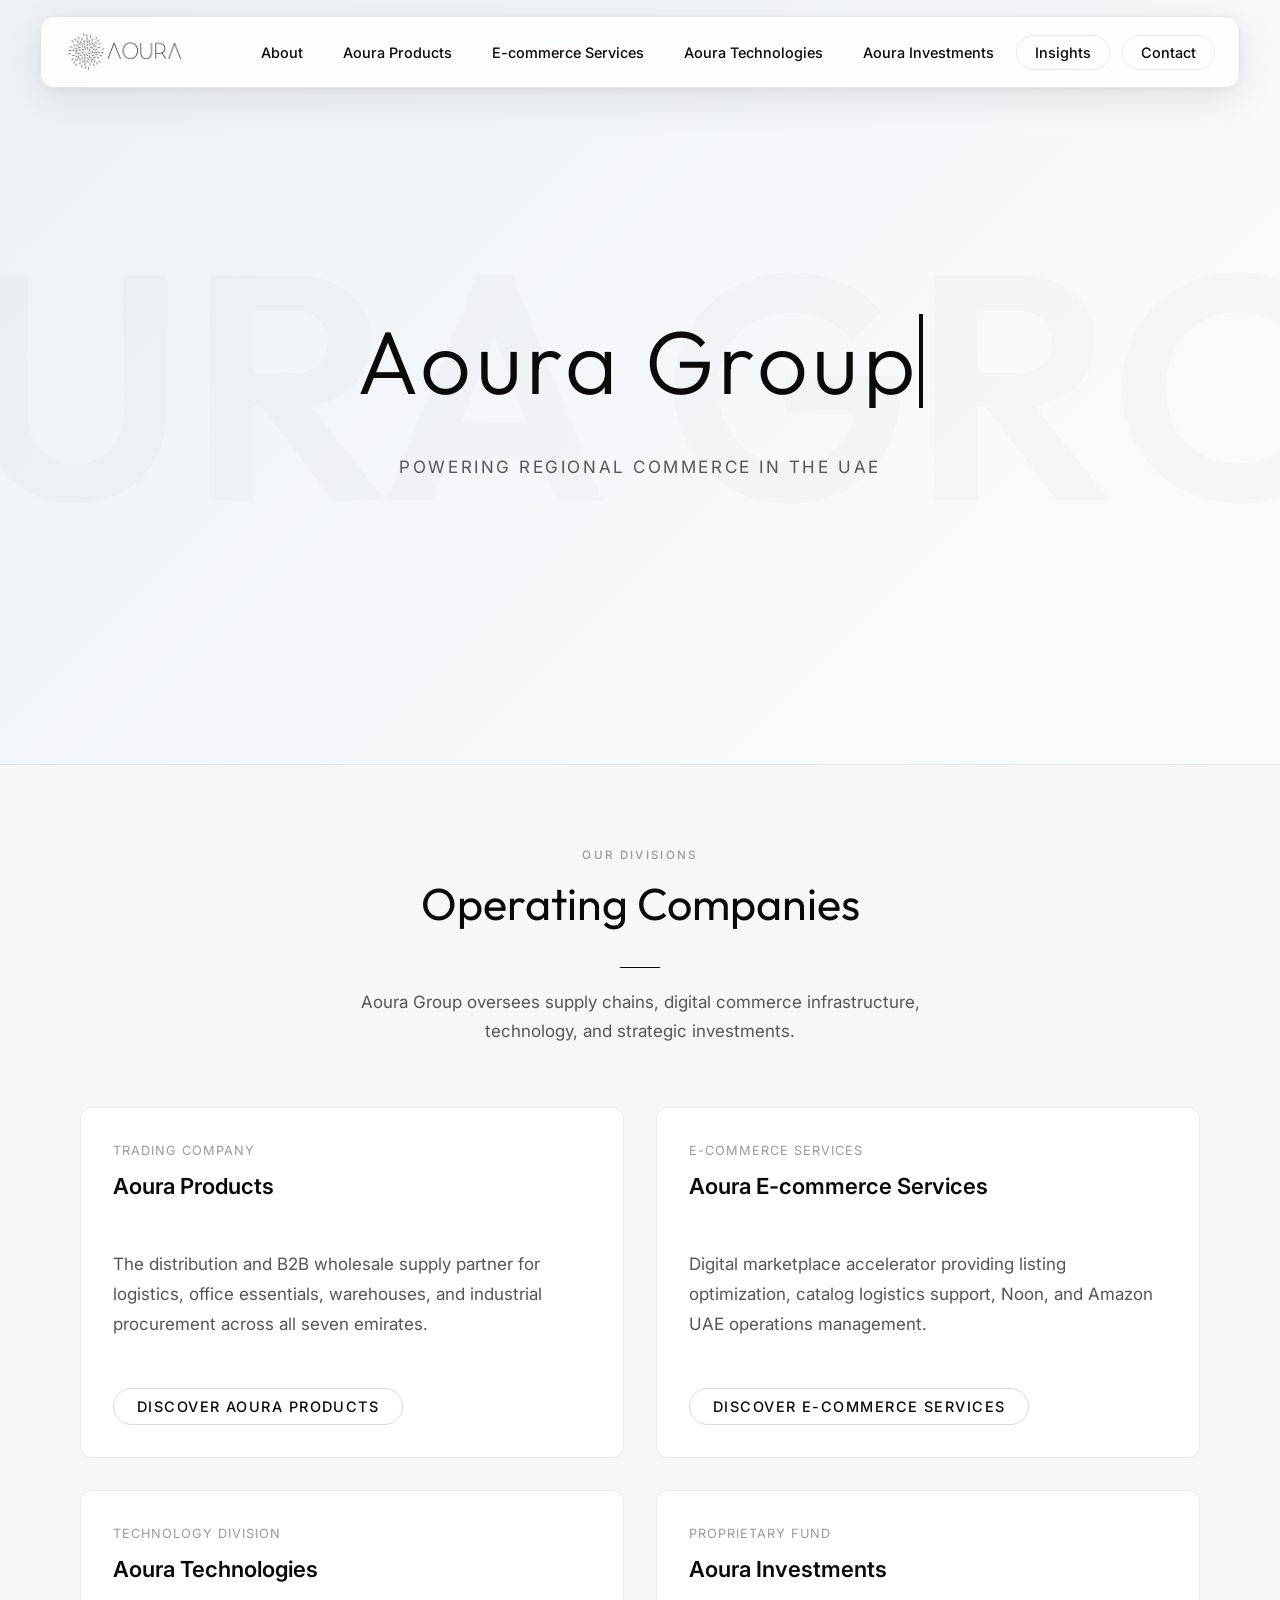
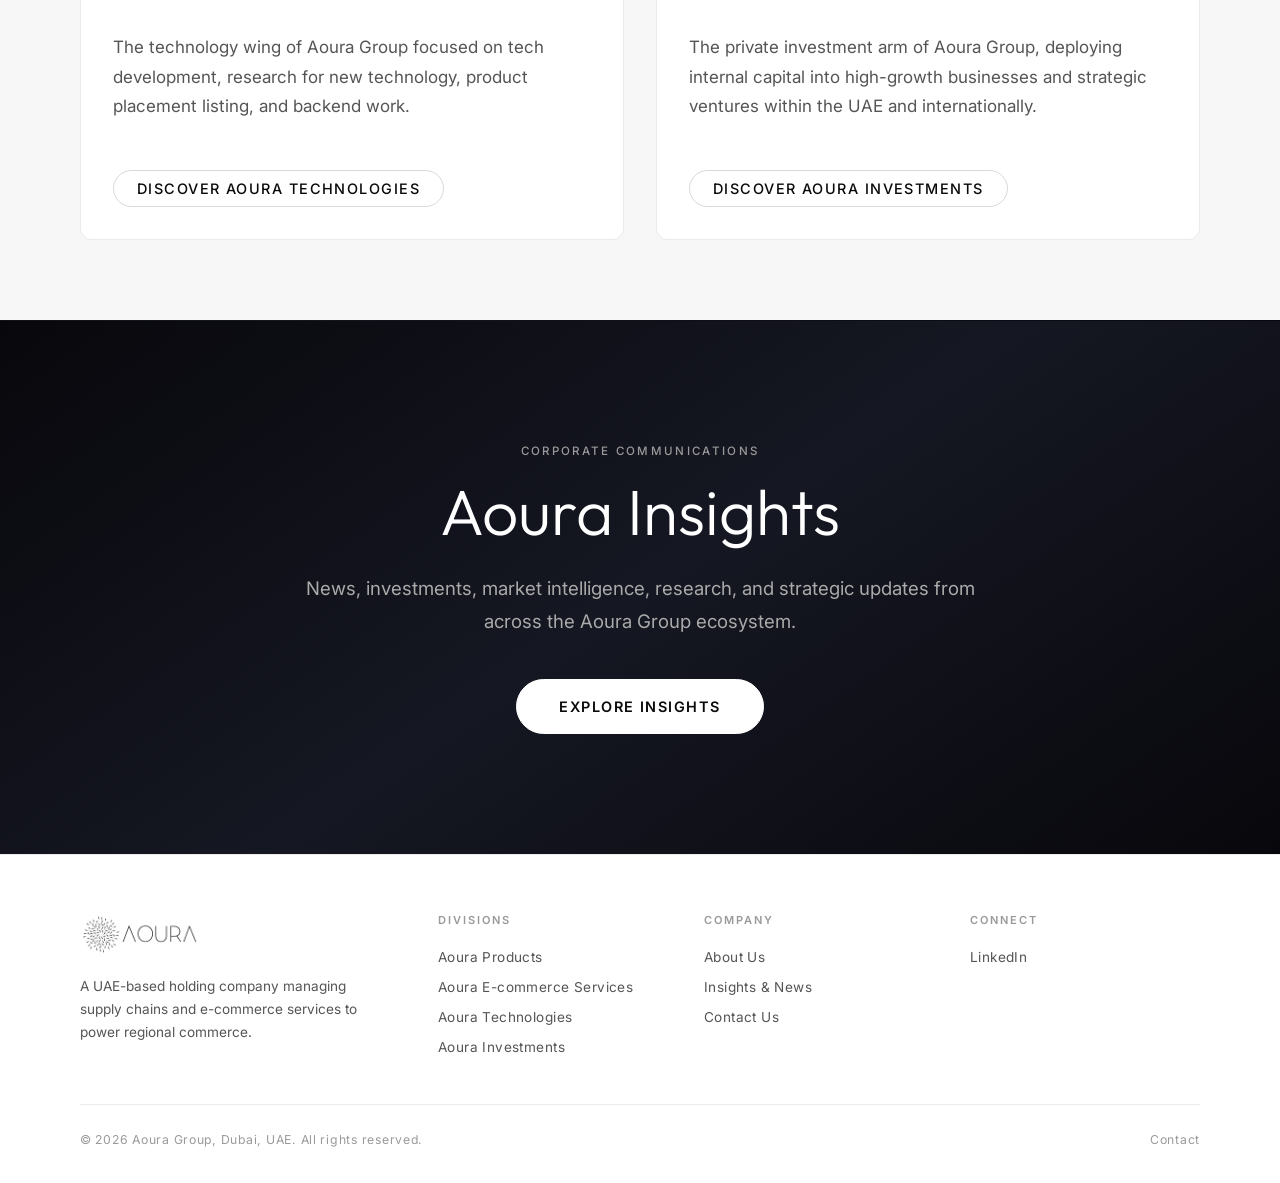
==== commit 11312e1c: "feat: add Aoura Investments division, 2x2 grid layout, and update site navigation" ====
--- a/index.html
+++ b/index.html
@@ -6,7 +6,7 @@
   <title>Aoura Group | Official Website | Aoura Products & E-commerce Services</title>
   <meta content="Official website of Aoura Group, the parent holding company behind Aoura Products and Aoura E-commerce Services, powering regional commerce in the UAE." name="description"/>
 
-  <meta content="index, follow" name="robots"/>
+  <meta content="index, follow, max-image-preview:large, max-snippet:-1, max-video-preview:-1" name="robots"/>
   <meta content="Aoura Group" name="author"/>
   <link href="https://aouragrp.com/" rel="canonical"/>
   
@@ -23,17 +23,30 @@
   <meta content="https://aouragrp.com/assets/images/logo.png" name="twitter:image"/>
 
   <link rel="icon" type="image/png" href="favicon.png">
+  <link rel="preconnect" href="https://fonts.googleapis.com">
+  <link rel="preconnect" href="https://fonts.gstatic.com" crossorigin>
   <link rel="stylesheet" href="style.css">
 
-  <script type="application/ld+json">
+    <script type="application/ld+json">
   {
     "@context": "https://schema.org",
     "@type": "Organization",
     "name": "Aoura Group",
     "alternateName": "Aoura GRP",
     "url": "https://aouragrp.com/",
-    "logo": "https://aouragrp.com/assets/images/logo.png",
+    "logo": "https://aouragrp.com/logo.png",
     "description": "A UAE-based holding company managing supply chains and e-commerce services to power regional commerce.",
+    "contactPoint": {
+      "@type": "ContactPoint",
+      "email": "customer@aouragrp.com",
+      "contactType": "customer support"
+    },
+    "address": {
+      "@type": "PostalAddress",
+      "streetAddress": "Al Nahda Second",
+      "addressLocality": "Dubai",
+      "addressCountry": "AE"
+    },
     "sameAs": [
       "https://www.linkedin.com/company/aoura-group"
     ]
@@ -62,6 +75,7 @@
           <a href="products.html">Aoura Products</a>
           <a href="ecommerce-services.html">E-commerce Services</a>
           <a href="technologies.html">Aoura Technologies</a>
+          <a href="investments.html">Aoura Investments</a>
           <a class="nav-contact-outline" href="https://insight.aouragrp.com/" target="_blank" rel="noopener" style="margin-right: 8px;">Insights</a>
           <a class="nav-contact-outline" href="contact.html">Contact</a>
         </div>
@@ -76,6 +90,7 @@
     <a href="products.html">Aoura Products</a>
     <a href="ecommerce-services.html">E-commerce Services</a>
     <a href="technologies.html">Aoura Technologies</a>
+    <a href="investments.html">Aoura Investments</a>
     <a href="https://insight.aouragrp.com/" target="_blank" rel="noopener">Insights</a>
     <a href="contact.html">Contact</a>
   </div>
@@ -99,7 +114,7 @@
         <p class="eyebrow">Our Divisions</p>
         <h2>Operating Companies</h2>
         <div class="divider"></div>
-        <p>Aoura Group manages supply chains and digital marketplace infrastructure.</p>
+        <p>Aoura Group oversees supply chains, digital commerce infrastructure, technology, and strategic investments.</p>
       </div>
       <div class="sp-grid">
         
@@ -122,6 +137,13 @@
           <h3 style="min-height: 64px;">Aoura Technologies</h3>
           <p style="flex: 1; margin-bottom: 24px;">The technology wing of Aoura Group focused on tech development, research for new technology, product placement listing, and backend work.</p>
           <span class="sp-action-btn">Discover Aoura Technologies</span>
+        </a>
+
+        <a class="sp-card reveal" href="investments.html">
+          <p class="sp-cat">Proprietary Fund</p>
+          <h3 style="min-height: 64px;">Aoura Investments</h3>
+          <p style="flex: 1; margin-bottom: 24px;">The private investment arm of Aoura Group, deploying internal capital into high-growth businesses and strategic ventures within the UAE and internationally.</p>
+          <span class="sp-action-btn">Discover Aoura Investments</span>
         </a>
 
       </div>
@@ -156,6 +178,7 @@
             <li><a href="products.html">Aoura Products</a></li>
             <li><a href="ecommerce-services.html">Aoura E-commerce Services</a></li>
             <li><a href="technologies.html">Aoura Technologies</a></li>
+            <li><a href="investments.html">Aoura Investments</a></li>
           </ul>
         </div>
         <div>
--- a/style.css
+++ b/style.css
@@ -352,14 +352,8 @@
 /* ── CARDS (General Usage) ── */
 .sp-grid {
   display: grid;
-  grid-template-columns: repeat(3, 1fr);
+  grid-template-columns: repeat(2, 1fr);
   gap: 32px;
-}
-
-@media(max-width:900px) {
-  .sp-grid {
-    grid-template-columns: repeat(2, 1fr);
-  }
 }
 
 @media(max-width:768px) {
@@ -695,6 +689,17 @@
   line-height: 1.6;
 }
 
+@media(max-width:1120px) and (min-width:769px) {
+  .nav-links a {
+    padding: 8px 10px;
+    font-size: 0.8rem;
+  }
+  .nav-contact-outline {
+    padding: 8px 12px;
+    font-size: 0.8rem;
+  }
+}
+
 @media(max-width:768px) {
   :root {
     --section-pad: 50px;
